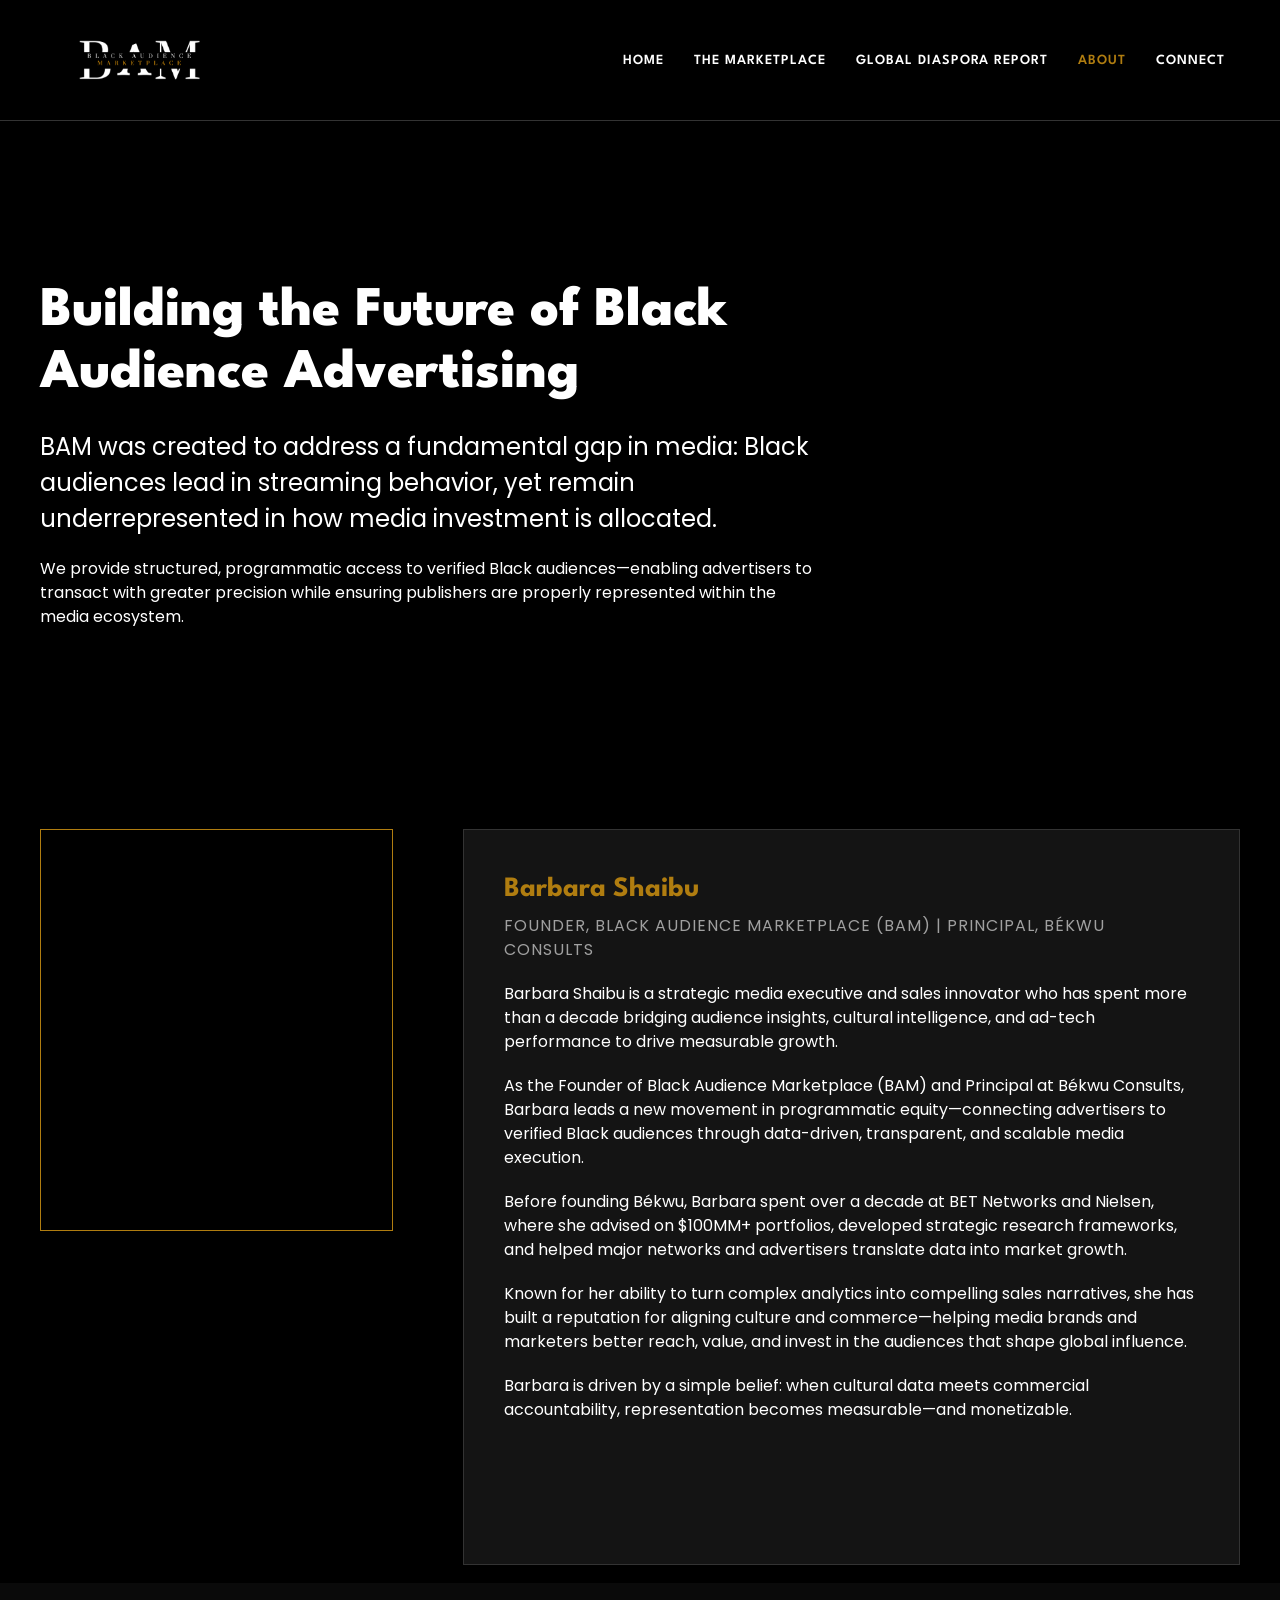
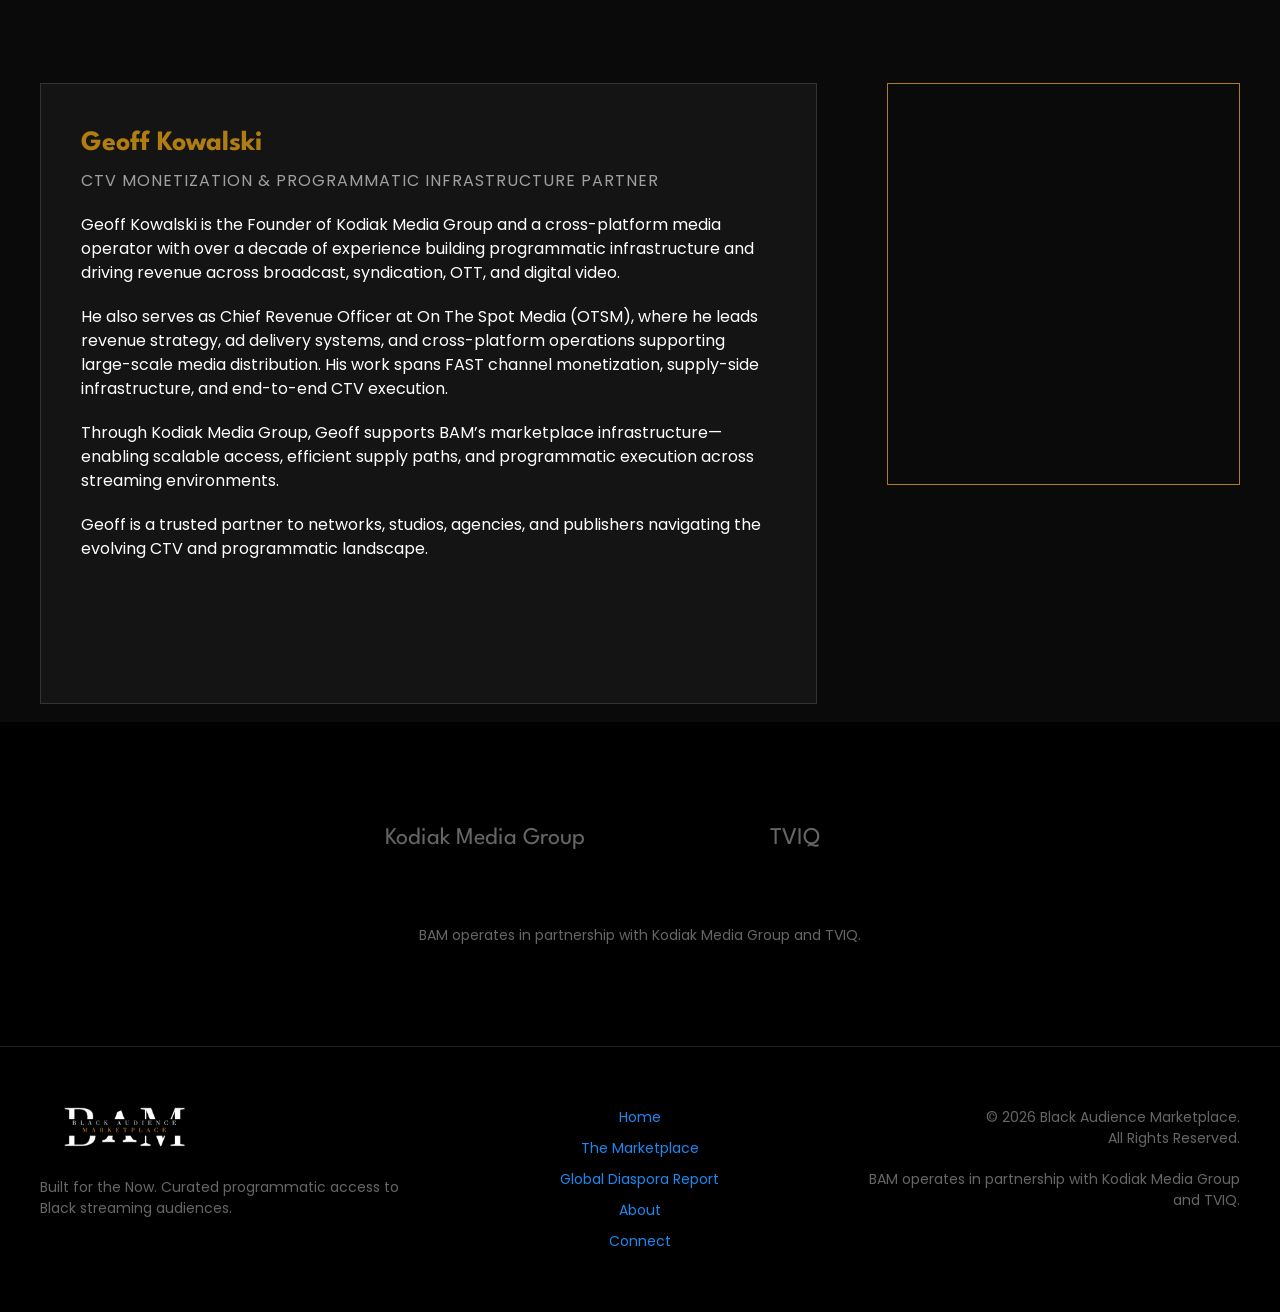
==== about.html @ ea74e660 "feat: implement futuristic multi-page website structure - Created index.html (Home), marketplace.htm" ====
<!DOCTYPE html>
<html lang="en">
<head>
    <meta charset="UTF-8">
    <meta name="viewport" content="width=device-width, initial-scale=1.0">
    <title>About Us | Black Audience Marketplace</title>
    <link href="https://fonts.googleapis.com/css2?family=Poppins:wght@400;500;600;700;800&display=swap" rel="stylesheet">
    <link rel="stylesheet" href="assets/css/vendors.min.css">
    <link rel="stylesheet" href="assets/css/font-awesome.min.css">
    <link rel="stylesheet" href="custom.css">
    <link rel="icon" type="image/png" href="assets/img/favicon.png">
    <style>
        .about-hero {
            background: linear-gradient(rgba(0,0,0,0.8), rgba(0,0,0,0.8)), url('https://images.unsplash.com/photo-1497366216548-37526070297c?auto=format&fit=crop&q=80&w=1920') no-repeat center center;
            background-size: cover;
            padding: 160px 0 100px;
        }
        .leadership-card {
            background: var(--card-bg);
            border: 1px solid var(--border-color);
            padding: 40px;
            height: 100%;
        }
        .leadership-card h3 {
            color: var(--accent-gold);
            font-size: 28px;
            margin-bottom: 5px;
            font-weight: 700;
        }
        .leadership-card .title {
            color: var(--text-secondary);
            font-size: 16px;
            text-transform: uppercase;
            letter-spacing: 1px;
            margin-bottom: 20px;
            display: block;
        }
        .pattern-bg {
            background-image: radial-gradient(var(--accent-gold) 1px, transparent 1px);
            background-size: 20px 20px;
            opacity: 0.1;
            position: absolute;
            top: 0; left: 0; right: 0; bottom: 0;
            z-index: -1;
        }
    </style>
</head>
<body>

<div class="pattern-bg"></div>

<div class="nav-container">
    <div class="uk-container">
        <nav class="uk-navbar-container uk-navbar-transparent" data-uk-navbar>
            <div class="uk-navbar-left">
                <a href="index.html" class="uk-navbar-item uk-logo">
                    <img src="assets/img/logo.png" alt="Black Audience Marketplace" class="logo-img">
                </a>
            </div>
            <div class="uk-navbar-right">
                <ul class="uk-navbar-nav uk-visible@m">
                    <li><a href="index.html">Home</a></li>
                    <li><a href="marketplace.html">The Marketplace</a></li>
                    <li><a href="report.html">Global Diaspora Report</a></li>
                    <li class="uk-active"><a href="about.html">About</a></li>
                    <li><a href="connect.html">Connect</a></li>
                </ul>
                <a class="uk-navbar-toggle uk-hidden@m" data-uk-navbar-toggle-icon href="#" data-uk-toggle="target: #offcanvas-nav"></a>
            </div>
        </nav>
    </div>
</div>

<div id="offcanvas-nav" data-uk-offcanvas="flip: true; overlay: true">
    <div class="uk-offcanvas-bar">
        <button class="uk-offcanvas-close" type="button" data-uk-close></button>
        <ul class="uk-nav uk-nav-default">
            <li><a href="index.html">Home</a></li>
            <li><a href="marketplace.html">The Marketplace</a></li>
            <li><a href="report.html">Global Diaspora Report</a></li>
            <li class="uk-active"><a href="about.html">About</a></li>
            <li><a href="connect.html">Connect</a></li>
        </ul>
    </div>
</div>

<!-- Section 1: Building the Future -->
<section class="about-hero">
    <div class="uk-container">
        <div class="uk-grid uk-flex-middle" data-uk-grid>
            <div class="uk-width-2-3@m">
                <h1 class="hero-title">Building the Future of Black Audience Advertising</h1>
                <p class="uk-text-large">BAM was created to address a fundamental gap in media: Black audiences lead in streaming behavior, yet remain underrepresented in how media investment is allocated.</p>
                <p>We provide structured, programmatic access to verified Black audiences—enabling advertisers to transact with greater precision while ensuring publishers are properly represented within the media ecosystem.</p>
            </div>
        </div>
    </div>
</section>

<!-- Section 2: Leadership - Barbara Shaibu -->
<section class="section-padding">
    <div class="uk-container">
        <div class="uk-grid uk-grid-large" data-uk-grid>
            <div class="uk-width-1-3@m">
                <div class="uk-cover-container" style="height: 400px; border: 1px solid var(--accent-gold);">
                    <img src="https://images.unsplash.com/photo-1573496359142-b8d87734a5a2?auto=format&fit=crop&q=80&w=600" alt="Barbara Shaibu" data-uk-cover>
                </div>
            </div>
            <div class="uk-width-2-3@m">
                <div class="leadership-card">
                    <h3>Barbara Shaibu</h3>
                    <span class="title">Founder, Black Audience Marketplace (BAM) | Principal, Békwu Consults</span>
                    <p>Barbara Shaibu is a strategic media executive and sales innovator who has spent more than a decade bridging audience insights, cultural intelligence, and ad-tech performance to drive measurable growth.</p>
                    <p>As the Founder of Black Audience Marketplace (BAM) and Principal at Békwu Consults, Barbara leads a new movement in programmatic equity—connecting advertisers to verified Black audiences through data-driven, transparent, and scalable media execution.</p>
                    <p>Before founding Békwu, Barbara spent over a decade at BET Networks and Nielsen, where she advised on $100MM+ portfolios, developed strategic research frameworks, and helped major networks and advertisers translate data into market growth.</p>
                    <p>Known for her ability to turn complex analytics into compelling sales narratives, she has built a reputation for aligning culture and commerce—helping media brands and marketers better reach, value, and invest in the audiences that shape global influence.</p>
                    <p>Barbara is driven by a simple belief: when cultural data meets commercial accountability, representation becomes measurable—and monetizable.</p>
                </div>
            </div>
        </div>
    </div>
</section>

<!-- Section 3: Leadership - Geoff Kowalski -->
<section class="section-padding bg-dark-alt">
    <div class="uk-container">
        <div class="uk-grid uk-grid-large uk-flex-row-reverse" data-uk-grid>
            <div class="uk-width-1-3@m">
                <div class="uk-cover-container" style="height: 400px; border: 1px solid var(--accent-gold);">
                    <img src="https://images.unsplash.com/photo-1507003211169-0a1dd7228f2d?auto=format&fit=crop&q=80&w=600" alt="Geoff Kowalski" data-uk-cover>
                </div>
            </div>
            <div class="uk-width-2-3@m">
                <div class="leadership-card">
                    <h3>Geoff Kowalski</h3>
                    <span class="title">CTV Monetization & Programmatic Infrastructure Partner</span>
                    <p>Geoff Kowalski is the Founder of Kodiak Media Group and a cross-platform media operator with over a decade of experience building programmatic infrastructure and driving revenue across broadcast, syndication, OTT, and digital video.</p>
                    <p>He also serves as Chief Revenue Officer at On The Spot Media (OTSM), where he leads revenue strategy, ad delivery systems, and cross-platform operations supporting large-scale media distribution. His work spans FAST channel monetization, supply-side infrastructure, and end-to-end CTV execution.</p>
                    <p>Through Kodiak Media Group, Geoff supports BAM’s marketplace infrastructure—enabling scalable access, efficient supply paths, and programmatic execution across streaming environments.</p>
                    <p>Geoff is a trusted partner to networks, studios, agencies, and publishers navigating the evolving CTV and programmatic landscape.</p>
                </div>
            </div>
        </div>
    </div>
</section>

<!-- Section 4: Partners -->
<section class="section-padding">
    <div class="uk-container uk-text-center">
        <div class="uk-grid uk-child-width-1-4@m uk-flex-middle uk-flex-center" data-uk-grid>
            <div><h3 style="color: #666; font-size: 24px;">Kodiak Media Group</h3></div>
            <div><h3 style="color: #666; font-size: 24px;">TVIQ</h3></div>
        </div>
        <p class="uk-text-small uk-margin-large-top" style="color: #666;">BAM operates in partnership with Kodiak Media Group and TVIQ.</p>
    </div>
</section>

<footer class="footer-line">
    <div class="uk-container">
        <div class="uk-grid uk-child-width-1-3@m" data-uk-grid>
            <div class="uk-text-left@m uk-text-center">
                <img src="assets/img/logo.png" alt="BAM" class="logo-img uk-margin-small-bottom">
                <p class="uk-text-small">Built for the Now. Curated programmatic access to Black streaming audiences.</p>
            </div>
            <div class="uk-text-center">
                <ul class="uk-list uk-text-small">
                    <li><a href="index.html">Home</a></li>
                    <li><a href="marketplace.html">The Marketplace</a></li>
                    <li><a href="report.html">Global Diaspora Report</a></li>
                    <li><a href="about.html">About</a></li>
                    <li><a href="connect.html">Connect</a></li>
                </ul>
            </div>
            <div class="uk-text-right@m uk-text-center">
                <p class="uk-text-small">© 2026 Black Audience Marketplace.<br>All Rights Reserved.</p>
                <p class="uk-text-small" style="color: #666;">BAM operates in partnership with Kodiak Media Group and TVIQ.</p>
            </div>
        </div>
    </div>
</footer>

<script src="assets/js/vendors.min.js"></script>
</body>
</html>
---- custom.css ----
@import url('https://fonts.googleapis.com/css2?family=League+Spartan:wght@400;500;600;700;800&display=swap');

:root {
    --bg-color: #000000;
    --section-bg: #0a0a0a;
    --card-bg: #141414;
    --text-primary: #ffffff;
    --text-secondary: #a0a0a0;
    --accent-gold: #b07d10;
    --accent-gold-hover: #d49a15;
    --border-color: #333333;
    --font-main: 'Poppins', sans-serif;
    --font-heading: 'League Spartan', sans-serif;
}

body {
    background-color: var(--bg-color);
    color: var(--text-primary);
    font-family: var(--font-main);
}

h1, h2, h3, h4, h5, h6, .hero-label, .uk-navbar-nav > li > a {
    font-family: var(--font-heading);
}

.hero-section {
    background: linear-gradient(rgba(0,0,0,0.7), rgba(0,0,0,0.7)), url('assets/img/page-title-bg.jpg') no-repeat center center;
    background-size: cover;
    padding: 160px 0 100px;
}

.hero-label {
    color: var(--accent-gold);
    font-weight: 700;
    text-transform: uppercase;
    letter-spacing: 2px;
    margin-bottom: 15px;
    display: block;
}

.hero-title {
    font-size: 56px;
    font-weight: 800;
    line-height: 1.1;
    margin-bottom: 25px;
    color: #fff;
}

.hero-subtitle {
    font-size: 28px;
    color: var(--text-secondary);
    margin-bottom: 40px;
    border-left: 4px solid var(--accent-gold);
    padding-left: 20px;
}

.report-cover-container {
    background: #111;
    border: 2px solid var(--accent-gold);
    display: flex;
    align-items: center;
    justify-content: center;
    border-radius: 0;
    box-shadow: 0 0 30px rgba(176, 125, 16, 0.2);
    overflow: hidden;
}

.report-cover-img {
    width: 100%;
    height: auto;
    display: block;
}

.section-padding {
    padding: 100px 0;
}

.bg-dark-alt {
    background-color: var(--section-bg);
}

.insight-card {
    background: var(--card-bg);
    padding: 40px;
    border: 1px solid var(--border-color);
    height: 100%;
    transition: all 0.4s ease;
    border-radius: 0; /* Rectangular */
}

.insight-card:hover {
    border-color: var(--accent-gold);
    transform: translateY(-10px);
    box-shadow: 0 10px 40px rgba(0,0,0,0.5);
}

.insight-card h4 {
    color: var(--accent-gold);
    font-weight: 700;
    margin-bottom: 20px;
    text-transform: uppercase;
    font-size: 18px;
    letter-spacing: 1px;
}

.uk-button {
    border-radius: 0; /* Sharp corners */
    text-transform: uppercase;
    font-weight: 700;
    letter-spacing: 1px;
    padding: 15px 40px;
    transition: all 0.3s ease;
}

.uk-button-primary-custom {
    background-color: var(--accent-gold);
    color: #000;
    border: 2px solid var(--accent-gold);
}

.uk-button-primary-custom:hover {
    background-color: var(--accent-gold-hover);
    border-color: var(--accent-gold-hover);
    color: #000;
}

.uk-button-secondary-custom {
    background-color: transparent;
    color: var(--text-primary);
    border: 2px solid var(--text-primary);
}

.uk-button-secondary-custom:hover {
    background-color: var(--text-primary);
    color: #000;
}

.sticky-download {
    position: fixed;
    bottom: 40px;
    right: 40px;
    z-index: 1000;
}

.sticky-download .uk-button {
    padding: 12px 25px;
    box-shadow: 0 5px 25px rgba(0,0,0,0.5);
}

.logo-img {
    max-height: 40px;
}

.nav-container {
    padding: 20px 0;
    background: rgba(0,0,0,0.8);
    backdrop-filter: blur(10px);
    position: sticky;
    top: 0;
    z-index: 1000;
    border-bottom: 1px solid var(--border-color);
}

.uk-navbar-nav > li > a {
    color: var(--text-primary);
    text-transform: uppercase;
    font-weight: 600;
    letter-spacing: 1px;
    font-size: 14px;
}

.uk-navbar-nav > li > a:hover, .uk-navbar-nav > li.uk-active > a {
    color: var(--accent-gold);
}

.uk-modal-dialog {
    background-color: #111;
    color: #fff;
    border: 1px solid var(--accent-gold);
    border-radius: 0;
}

.uk-modal-title {
    color: var(--accent-gold);
    font-weight: 800;
    text-transform: uppercase;
}

.uk-input, .uk-select, .uk-textarea {
    background-color: #222;
    color: #fff;
    border: 1px solid #444;
    border-radius: 0;
}

.uk-input:focus, .uk-select:focus {
    border-color: var(--accent-gold);
    background-color: #2a2a2a;
}

.uk-form-label {
    color: var(--text-secondary);
    font-size: 12px;
    text-transform: uppercase;
    letter-spacing: 1px;
}

.footer-line {
    padding: 60px 0;
    border-top: 1px solid #222;
    text-align: center;
    color: #666;
    background: #000;
}

.about-section h3 {
    color: var(--accent-gold);
    border-bottom: 2px solid var(--accent-gold);
    display: inline-block;
    padding-bottom: 5px;
    margin-top: 0;
    margin-bottom: 30px;
}

@media (min-width: 960px) {
    .about-col-insights {
        padding-right: 60px !important;
    }
    .about-col-bam {
        padding-left: 60px !important;
        border-left: 1px solid #333;
    }
}

.uk-list-bullet > li::before {
    background-image: url("data:image/svg+xml;charset=UTF-8,%3Csvg%20width%3D%226%22%20height%3D%226%22%20viewBox%3D%220%200%206%206%22%20xmlns%3D%22http%3A//www.w3.org/2000/svg%22%3E%3Ccircle%20fill%3D%22%23b07d10%22%20cx%3D%223%22%20cy%3D%223%22%20r%3D%223%22%20/%3E%3C/svg%3E");
}

/* Mobile Responsiveness */
@media (max-width: 959px) {
    .hero-section {
        padding: 100px 0 60px;
        text-align: center;
    }

    .hero-title {
        font-size: 38px;
    }

    .hero-subtitle {
        font-size: 20px;
        border-left: none;
        border-bottom: 2px solid var(--accent-gold);
        padding-left: 0;
        padding-bottom: 15px;
        display: inline-block;
    }

    .uk-button-secondary-custom {
        margin-left: 0 !important;
        margin-top: 15px;
    }

    .uk-button {
        width: 100%;
        display: block;
    }

    .report-cover-container {
        margin-top: 40px;
    }

    .section-padding {
        padding: 60px 0;
    }

    .insight-card {
        padding: 30px;
    }

    .sticky-download {
        right: 20px;
        bottom: 20px;
    }
}

@media (max-width: 640px) {
    .hero-title {
        font-size: 32px;
    }

    .nav-container {
        padding: 20px 0;
    }
}
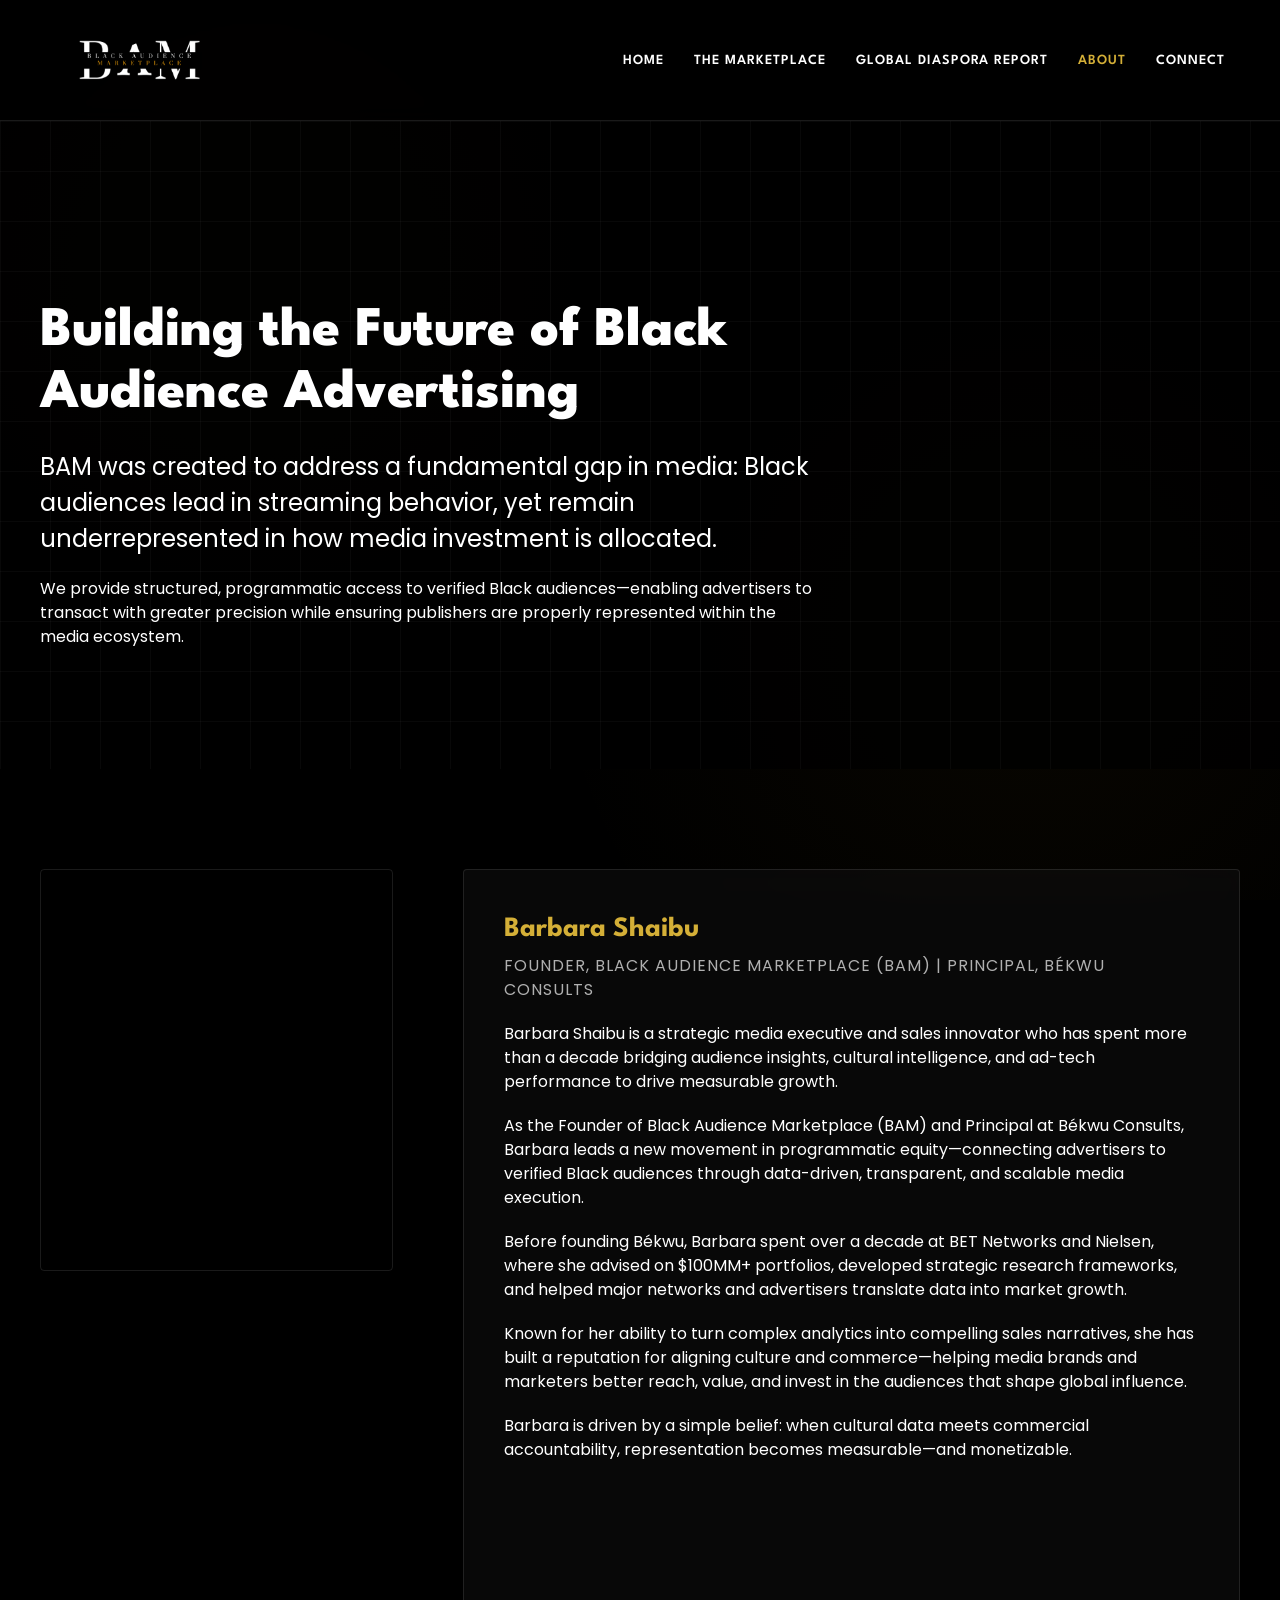
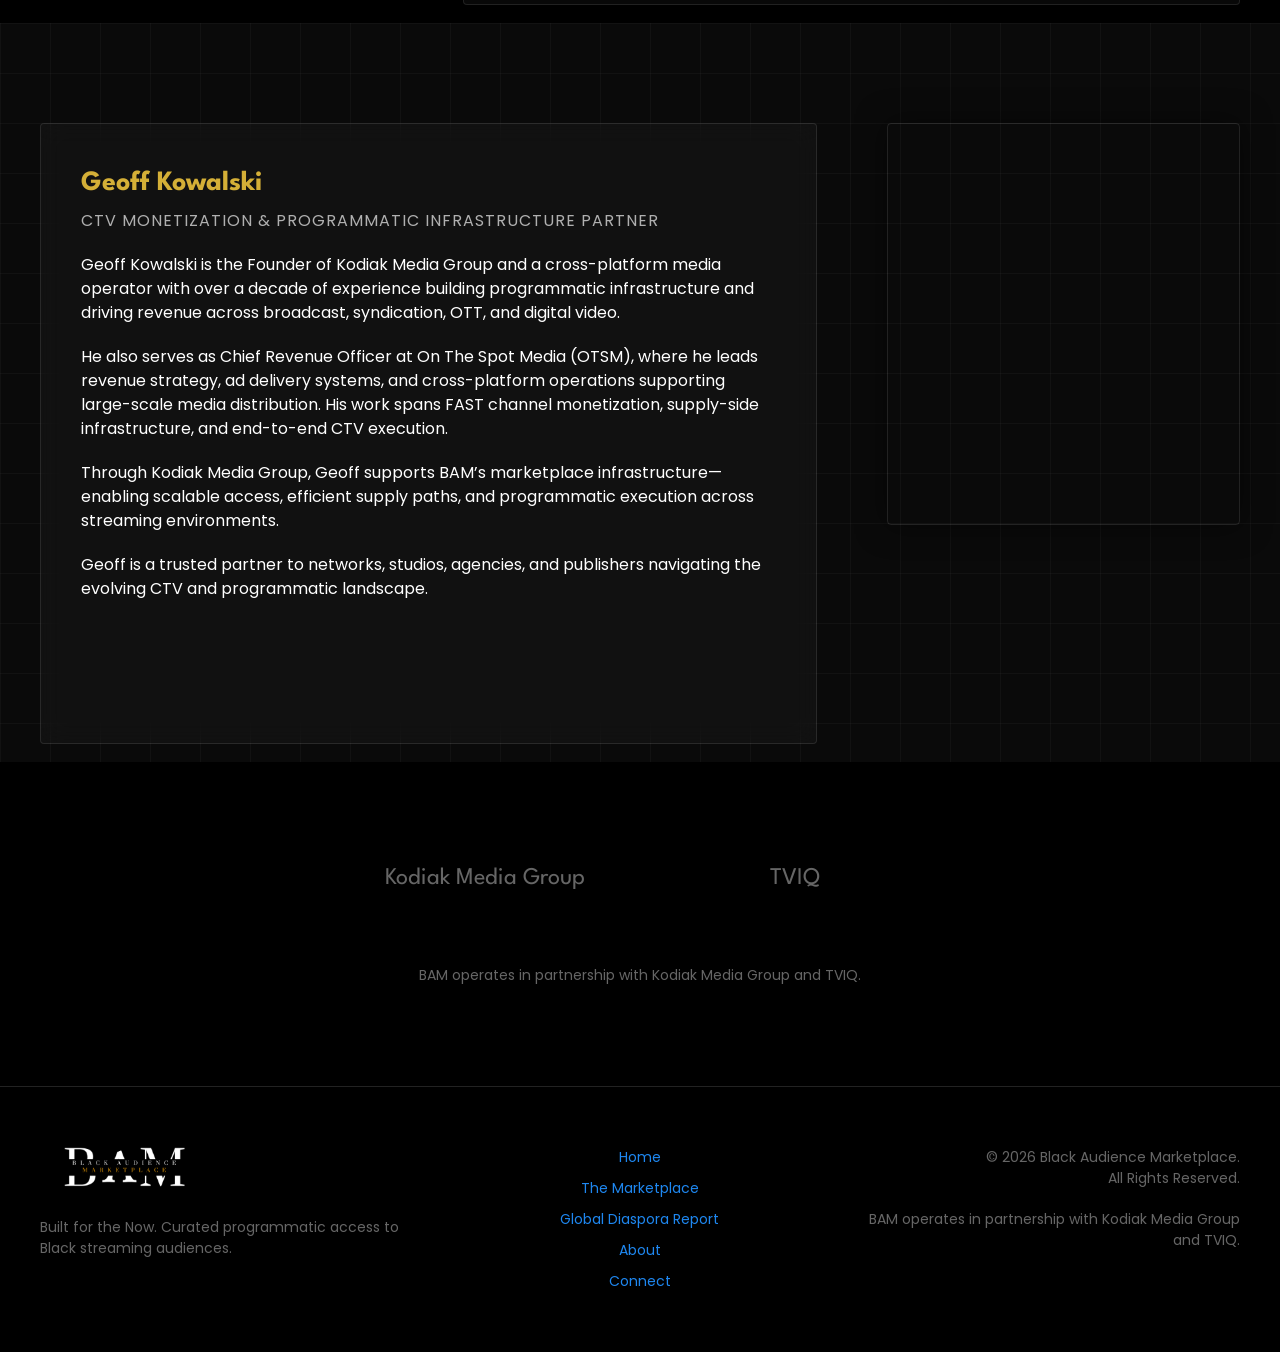
==== commit 41c18806: "feat: implement modern/futuristic 5-page website overhaul for BAM - Created Home, Marketplace, About" ====
--- a/about.html
+++ b/about.html
@@ -11,15 +11,24 @@
     <link rel="icon" type="image/png" href="assets/img/favicon.png">
     <style>
         .about-hero {
-            background: linear-gradient(rgba(0,0,0,0.8), rgba(0,0,0,0.8)), url('https://images.unsplash.com/photo-1497366216548-37526070297c?auto=format&fit=crop&q=80&w=1920') no-repeat center center;
+            background: linear-gradient(rgba(0,0,0,0.85), rgba(0,0,0,0.85)), url('https://images.unsplash.com/photo-1497366216548-37526070297c?auto=format&fit=crop&q=80&w=1920') no-repeat center center;
             background-size: cover;
-            padding: 160px 0 100px;
+            padding: 180px 0 120px;
+            position: relative;
+            overflow: hidden;
         }
         .leadership-card {
-            background: var(--card-bg);
-            border: 1px solid var(--border-color);
+            background: var(--glass-bg);
+            backdrop-filter: blur(12px);
+            border: 1px solid var(--glass-border);
             padding: 40px;
             height: 100%;
+            transition: all 0.5s cubic-bezier(0.4, 0, 0.2, 1);
+            border-radius: 4px;
+        }
+        .leadership-card:hover {
+            border-color: var(--accent-gold);
+            box-shadow: 0 20px 50px rgba(0,0,0,0.5), 0 0 15px var(--accent-gold-glow);
         }
         .leadership-card h3 {
             color: var(--accent-gold);
@@ -86,7 +95,8 @@
 
 <!-- Section 1: Building the Future -->
 <section class="about-hero">
-    <div class="uk-container">
+    <div class="grid-bg"></div>
+    <div class="uk-container" style="position: relative; z-index: 1;">
         <div class="uk-grid uk-flex-middle" data-uk-grid>
             <div class="uk-width-2-3@m">
                 <h1 class="hero-title">Building the Future of Black Audience Advertising</h1>
@@ -98,15 +108,15 @@
 </section>
 
 <!-- Section 2: Leadership - Barbara Shaibu -->
-<section class="section-padding">
+<section class="section-padding" style="position: relative;">
     <div class="uk-container">
         <div class="uk-grid uk-grid-large" data-uk-grid>
-            <div class="uk-width-1-3@m">
-                <div class="uk-cover-container" style="height: 400px; border: 1px solid var(--accent-gold);">
+            <div class="uk-width-1-3@m reveal reveal-left">
+                <div class="uk-cover-container" style="height: 400px; border: 1px solid var(--glass-border); border-radius: 4px; box-shadow: 0 0 30px rgba(0,0,0,0.5);">
                     <img src="https://images.unsplash.com/photo-1573496359142-b8d87734a5a2?auto=format&fit=crop&q=80&w=600" alt="Barbara Shaibu" data-uk-cover>
                 </div>
             </div>
-            <div class="uk-width-2-3@m">
+            <div class="uk-width-2-3@m reveal reveal-right">
                 <div class="leadership-card">
                     <h3>Barbara Shaibu</h3>
                     <span class="title">Founder, Black Audience Marketplace (BAM) | Principal, Békwu Consults</span>
@@ -122,15 +132,16 @@
 </section>
 
 <!-- Section 3: Leadership - Geoff Kowalski -->
-<section class="section-padding bg-dark-alt">
+<section class="section-padding bg-dark-alt" style="position: relative;">
+    <div class="grid-bg"></div>
     <div class="uk-container">
         <div class="uk-grid uk-grid-large uk-flex-row-reverse" data-uk-grid>
-            <div class="uk-width-1-3@m">
-                <div class="uk-cover-container" style="height: 400px; border: 1px solid var(--accent-gold);">
+            <div class="uk-width-1-3@m reveal reveal-right">
+                <div class="uk-cover-container" style="height: 400px; border: 1px solid var(--glass-border); border-radius: 4px; box-shadow: 0 0 30px rgba(0,0,0,0.5);">
                     <img src="https://images.unsplash.com/photo-1507003211169-0a1dd7228f2d?auto=format&fit=crop&q=80&w=600" alt="Geoff Kowalski" data-uk-cover>
                 </div>
             </div>
-            <div class="uk-width-2-3@m">
+            <div class="uk-width-2-3@m reveal reveal-left">
                 <div class="leadership-card">
                     <h3>Geoff Kowalski</h3>
                     <span class="title">CTV Monetization & Programmatic Infrastructure Partner</span>
@@ -180,5 +191,6 @@
 </footer>
 
 <script src="assets/js/vendors.min.js"></script>
+<script src="site.js"></script>
 </body>
 </html>
--- a/custom.css
+++ b/custom.css
@@ -3,12 +3,15 @@
 :root {
     --bg-color: #000000;
     --section-bg: #0a0a0a;
-    --card-bg: #141414;
+    --card-bg: rgba(20, 20, 20, 0.6);
     --text-primary: #ffffff;
-    --text-secondary: #a0a0a0;
-    --accent-gold: #b07d10;
-    --accent-gold-hover: #d49a15;
-    --border-color: #333333;
+    --text-secondary: #b0b0b0;
+    --accent-gold: #d4af37;
+    --accent-gold-glow: rgba(212, 175, 55, 0.4);
+    --accent-gold-hover: #f1c40f;
+    --border-color: rgba(255, 255, 255, 0.1);
+    --glass-bg: rgba(255, 255, 255, 0.03);
+    --glass-border: rgba(255, 255, 255, 0.1);
     --font-main: 'Poppins', sans-serif;
     --font-heading: 'League Spartan', sans-serif;
 }
@@ -17,6 +20,11 @@
     background-color: var(--bg-color);
     color: var(--text-primary);
     font-family: var(--font-main);
+    overflow-x: hidden;
+    background-image:
+        radial-gradient(circle at 20% 30%, rgba(176, 125, 16, 0.05) 0%, transparent 40%),
+        radial-gradient(circle at 80% 70%, rgba(176, 125, 16, 0.05) 0%, transparent 40%);
+    background-attachment: fixed;
 }
 
 h1, h2, h3, h4, h5, h6, .hero-label, .uk-navbar-nav > li > a {
@@ -80,18 +88,38 @@
 }
 
 .insight-card {
-    background: var(--card-bg);
+    background: var(--glass-bg);
+    backdrop-filter: blur(12px);
+    -webkit-backdrop-filter: blur(12px);
     padding: 40px;
-    border: 1px solid var(--border-color);
+    border: 1px solid var(--glass-border);
     height: 100%;
-    transition: all 0.4s ease;
-    border-radius: 0; /* Rectangular */
+    transition: all 0.5s cubic-bezier(0.4, 0, 0.2, 1);
+    border-radius: 4px;
+    position: relative;
+    overflow: hidden;
+}
+
+.insight-card::before {
+    content: '';
+    position: absolute;
+    top: 0;
+    left: 0;
+    width: 100%;
+    height: 100%;
+    background: linear-gradient(45deg, transparent, rgba(212, 175, 55, 0.05), transparent);
+    transform: translateX(-100%);
+    transition: 0.6s;
+}
+
+.insight-card:hover::before {
+    transform: translateX(100%);
 }
 
 .insight-card:hover {
     border-color: var(--accent-gold);
-    transform: translateY(-10px);
-    box-shadow: 0 10px 40px rgba(0,0,0,0.5);
+    transform: translateY(-12px) scale(1.02);
+    box-shadow: 0 20px 50px rgba(0,0,0,0.5), 0 0 20px var(--accent-gold-glow);
 }
 
 .insight-card h4 {
@@ -115,13 +143,36 @@
 .uk-button-primary-custom {
     background-color: var(--accent-gold);
     color: #000;
-    border: 2px solid var(--accent-gold);
+    border: none;
+    position: relative;
+    z-index: 1;
+    overflow: hidden;
+    box-shadow: 0 4px 15px rgba(212, 175, 55, 0.3);
+}
+
+.uk-button-primary-custom::after {
+    content: '';
+    position: absolute;
+    top: 0;
+    left: 0;
+    width: 100%;
+    height: 100%;
+    background: #fff;
+    z-index: -1;
+    transform: scaleX(0);
+    transform-origin: right;
+    transition: transform 0.5s cubic-bezier(0.4, 0, 0.2, 1);
+}
+
+.uk-button-primary-custom:hover::after {
+    transform: scaleX(1);
+    transform-origin: left;
 }
 
 .uk-button-primary-custom:hover {
-    background-color: var(--accent-gold-hover);
-    border-color: var(--accent-gold-hover);
     color: #000;
+    box-shadow: 0 6px 25px rgba(212, 175, 55, 0.5);
+    transform: translateY(-2px);
 }
 
 .uk-button-secondary-custom {
@@ -236,6 +287,73 @@
     background-image: url("data:image/svg+xml;charset=UTF-8,%3Csvg%20width%3D%226%22%20height%3D%226%22%20viewBox%3D%220%200%206%206%22%20xmlns%3D%22http%3A//www.w3.org/2000/svg%22%3E%3Ccircle%20fill%3D%22%23b07d10%22%20cx%3D%223%22%20cy%3D%223%22%20r%3D%223%22%20/%3E%3C/svg%3E");
 }
 
+/* Animations */
+@keyframes fadeInUp {
+    from {
+        opacity: 0;
+        transform: translateY(30px);
+    }
+    to {
+        opacity: 1;
+        transform: translateY(0);
+    }
+}
+
+.reveal {
+    opacity: 0;
+    transition: all 0.8s cubic-bezier(0.4, 0, 0.2, 1);
+}
+
+.reveal.active {
+    opacity: 1;
+    transform: translateY(0);
+}
+
+.reveal-up { transform: translateY(40px); }
+.reveal-left { transform: translateX(-40px); }
+.reveal-right { transform: translateX(40px); }
+
+.reveal.active {
+    transform: translate(0, 0);
+}
+
+/* Modern Stats */
+.stat-number {
+    font-size: 64px;
+    font-weight: 800;
+    color: var(--accent-gold);
+    display: block;
+    line-height: 1;
+    margin-bottom: 10px;
+    text-shadow: 0 0 20px var(--accent-gold-glow);
+}
+
+.stat-label {
+    font-size: 14px;
+    text-transform: uppercase;
+    letter-spacing: 2px;
+    color: var(--text-secondary);
+}
+
+.glow-text {
+    text-shadow: 0 0 15px rgba(255, 255, 255, 0.3);
+}
+
+/* Grid Background Effect */
+.grid-bg {
+    position: absolute;
+    top: 0;
+    left: 0;
+    width: 100%;
+    height: 100%;
+    background-image:
+        linear-gradient(rgba(255, 255, 255, 0.03) 1px, transparent 1px),
+        linear-gradient(90deg, rgba(255, 255, 255, 0.03) 1px, transparent 1px);
+    background-size: 50px 50px;
+    pointer-events: none;
+    z-index: 0;
+}
+
 /* Mobile Responsiveness */
 @media (max-width: 959px) {
     .hero-section {
